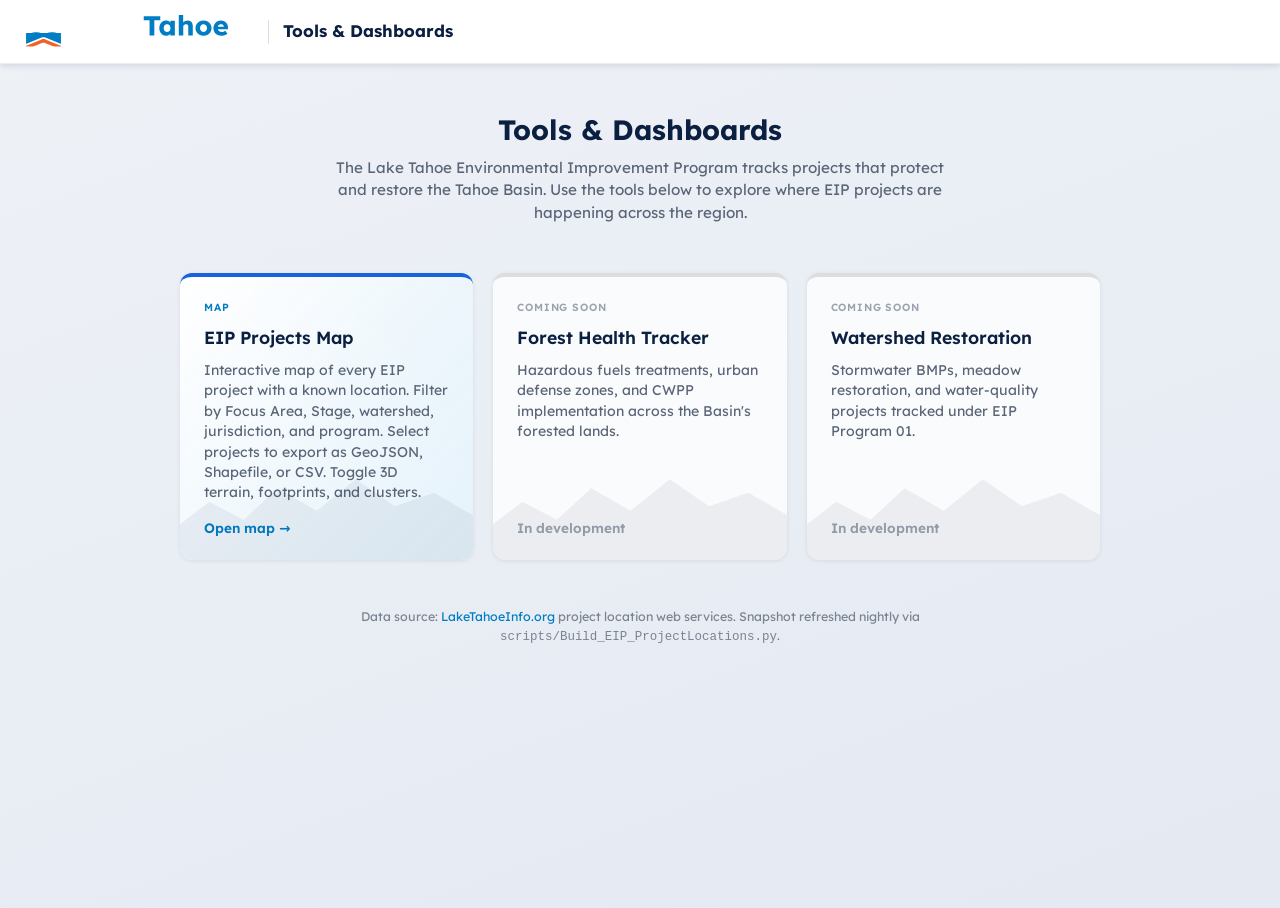
==== html/index.html @ a6c7e723 "feat(ui): horizontal EIP logo on white nav bar; Map Options as direct toggle actions Header - Replac" ====
<!DOCTYPE html>
<html lang="en">
<head>
  <meta charset="UTF-8" />
  <meta name="viewport" content="width=device-width, initial-scale=1.0" />
  <title>Lake Tahoe EIP — Tools &amp; Dashboards</title>
  <link rel="icon" type="image/png" href="assets/favicon.png" />
  <link rel="apple-touch-icon" href="assets/favicon.png" />

  <link href="https://fonts.googleapis.com/css2?family=Lexend+Deca:wght@300;400;500;600;700&display=swap" rel="stylesheet" />

  <style>
    :root {
      --eip-green:        #6EBE44;
      --eip-blue:         #007DC3;
      --eip-bright-blue:  #1863DC;     /* secondary action / hover (parent site CTA) */
      --eip-orange:       #F16022;
      --eip-navy:         #0B1F41;
      --eip-blue-light:   #E0F0FA;
      --eip-navy-light:   #E6E8EC;
      --eip-page-bg:      #F9F9F9;     /* parent-site neutral page background */
      --eip-body-text:    #212121;     /* softer-than-black body copy */
      --gray-border:      #DDDDDD;
      --white:            #FFFFFF;
    }

    *, *::before, *::after { box-sizing: border-box; margin: 0; padding: 0; }
    [hidden] { display: none !important; }

    html, body {
      min-height: 100%;
      font-family: 'Lexend Deca', system-ui, sans-serif;
      color: var(--eip-navy);
      background: linear-gradient(160deg, #eef2f7 0%, #e4e9f2 100%);
    }

    /* ── Header ── */
    #app-header {
      background: var(--white);
      color: var(--eip-navy);
      display: flex;
      align-items: center;
      gap: 0.85rem;
      padding: 0 1.5rem;
      height: 64px;
      box-shadow: 0 2px 6px rgba(11, 31, 65, 0.12);
      border-bottom: 1px solid rgba(11, 31, 65, 0.08);
    }

    .header-titles { display: flex; flex-direction: column; gap: 2px; }
    .header-titles h1 {
      font-size: 1.05rem;
      font-weight: 700;
      line-height: 1;
      color: var(--eip-navy);
    }
    .header-logo {
      height: 38px;
      width: auto;
      flex-shrink: 0;
      object-fit: contain;
    }
    .header-divider {
      width: 1px; height: 24px;
      background: rgba(11, 31, 65, 0.15);
      flex-shrink: 0;
    }

    /* ── Content ── */
    #content {
      min-height: calc(100vh - 56px);
      display: flex;
      flex-direction: column;
      align-items: center;
      padding: 3rem 1.5rem;
    }

    .intro {
      text-align: center;
      max-width: 640px;
      margin-bottom: 3rem;
    }

    .intro h2 {
      font-size: 1.75rem;
      font-weight: 700;
      color: var(--eip-navy);
      margin-bottom: 0.6rem;
    }

    .intro p {
      font-size: 0.95rem;
      color: #5a6577;
      font-weight: 400;
      line-height: 1.5;
    }

    /* ── Cards ── */
    .cards {
      display: grid;
      grid-template-columns: repeat(auto-fit, minmax(280px, 1fr));
      gap: 1.25rem;
      width: 100%;
      max-width: 920px;
    }

    .card {
      position: relative;
      background:
        linear-gradient(135deg, rgba(255,255,255,0.92) 0%, rgba(224,240,250,0.85) 100%),
        radial-gradient(ellipse at top right, rgba(0,125,195,0.18) 0%, transparent 60%);
      background-color: var(--white);
      border-radius: 12px;
      padding: 1.5rem;
      text-decoration: none;
      color: inherit;
      box-shadow: 0 1px 4px rgba(0,0,0,0.08);
      border-top: 4px solid var(--eip-bright-blue);   /* parent-site CTA accent */
      transition: transform 150ms ease-out, box-shadow 150ms ease-out, border-top-color 150ms ease-out;
      display: flex;
      flex-direction: column;
      gap: 0.75rem;
      overflow: hidden;
    }
    /* Subtle Tahoe-ridgeline silhouette as a watermark — pure SVG, no asset */
    .card::after {
      content: "";
      position: absolute;
      inset: auto 0 0 0;
      height: 38%;
      background-image: url("data:image/svg+xml;utf8,<svg xmlns='http://www.w3.org/2000/svg' viewBox='0 0 600 120' preserveAspectRatio='none'><path d='M0,120 L0,80 L60,55 L130,75 L200,40 L280,65 L360,30 L440,60 L520,45 L600,70 L600,120 Z' fill='%230B1F41' opacity='0.06'/></svg>");
      background-repeat: no-repeat;
      background-size: 100% 100%;
      pointer-events: none;
    }

    .card:hover {
      transform: translateY(-3px);
      box-shadow: 0 6px 18px rgba(24,99,220,0.15);
      border-top-color: var(--eip-orange);
    }

    .card.placeholder {
      border-top-color: var(--gray-border);
      background: #fafbfc;
      cursor: default;
    }
    .card.placeholder:hover {
      transform: none;
      box-shadow: 0 1px 4px rgba(0,0,0,0.08);
    }

    .card .badge {
      font-size: 0.65rem;
      font-weight: 600;
      letter-spacing: 0.08em;
      text-transform: uppercase;
      color: var(--eip-blue);
    }
    .card.placeholder .badge { color: #9aa3ad; }

    .card h3 {
      font-size: 1.1rem;
      font-weight: 600;
      color: var(--eip-navy);
    }

    .card p {
      font-size: 0.88rem;
      color: #5a6577;
      line-height: 1.45;
      flex: 1;
    }

    .card .arrow {
      font-size: 0.85rem;
      font-weight: 600;
      color: var(--eip-blue);
      margin-top: 0.25rem;
    }
    .card.placeholder .arrow { color: #9aa3ad; }

    /* ── Footer note ── */
    #footnote {
      margin-top: 3rem;
      font-size: 0.78rem;
      color: #7a8390;
      text-align: center;
      max-width: 720px;
      line-height: 1.5;
    }
    #footnote a { color: var(--eip-blue); text-decoration: none; }
    #footnote a:hover { text-decoration: underline; }
  </style>
</head>
<body>

  <header id="app-header">
    <img src="assets/eip-logo-horizontal.svg" alt="Lake Tahoe Environmental Improvement Program" class="header-logo" />
    <div class="header-divider"></div>
    <div class="header-titles">
      <h1>Tools &amp; Dashboards</h1>
    </div>
  </header>

  <main id="content">
    <div class="intro">
      <h2>Tools &amp; Dashboards</h2>
      <p>
        The Lake Tahoe Environmental Improvement Program tracks projects that
        protect and restore the Tahoe Basin. Use the tools below to explore
        where EIP projects are happening across the region.
      </p>
    </div>

    <div class="cards">
      <a class="card" href="projects-map.html">
        <span class="badge">Map</span>
        <h3>EIP Projects Map</h3>
        <p>
          Interactive map of every EIP project with a known location.
          Filter by Focus Area, Stage, watershed, jurisdiction, and program.
          Select projects to export as GeoJSON, Shapefile, or CSV.
          Toggle 3D terrain, footprints, and clusters.
        </p>
        <span class="arrow">Open map →</span>
      </a>

      <div class="card placeholder" aria-disabled="true">
        <span class="badge">Coming soon</span>
        <h3>Forest Health Tracker</h3>
        <p>
          Hazardous fuels treatments, urban defense zones, and CWPP
          implementation across the Basin's forested lands.
        </p>
        <span class="arrow">In development</span>
      </div>

      <div class="card placeholder" aria-disabled="true">
        <span class="badge">Coming soon</span>
        <h3>Watershed Restoration</h3>
        <p>
          Stormwater BMPs, meadow restoration, and water-quality projects
          tracked under EIP Program 01.
        </p>
        <span class="arrow">In development</span>
      </div>
    </div>

    <p id="footnote">
      Data source:
      <a href="https://www.laketahoeinfo.org" target="_blank" rel="noopener">
        LakeTahoeInfo.org
      </a>
      project location web services. Snapshot refreshed nightly via
      <code>scripts/Build_EIP_ProjectLocations.py</code>.
    </p>
  </main>

</body>
</html>
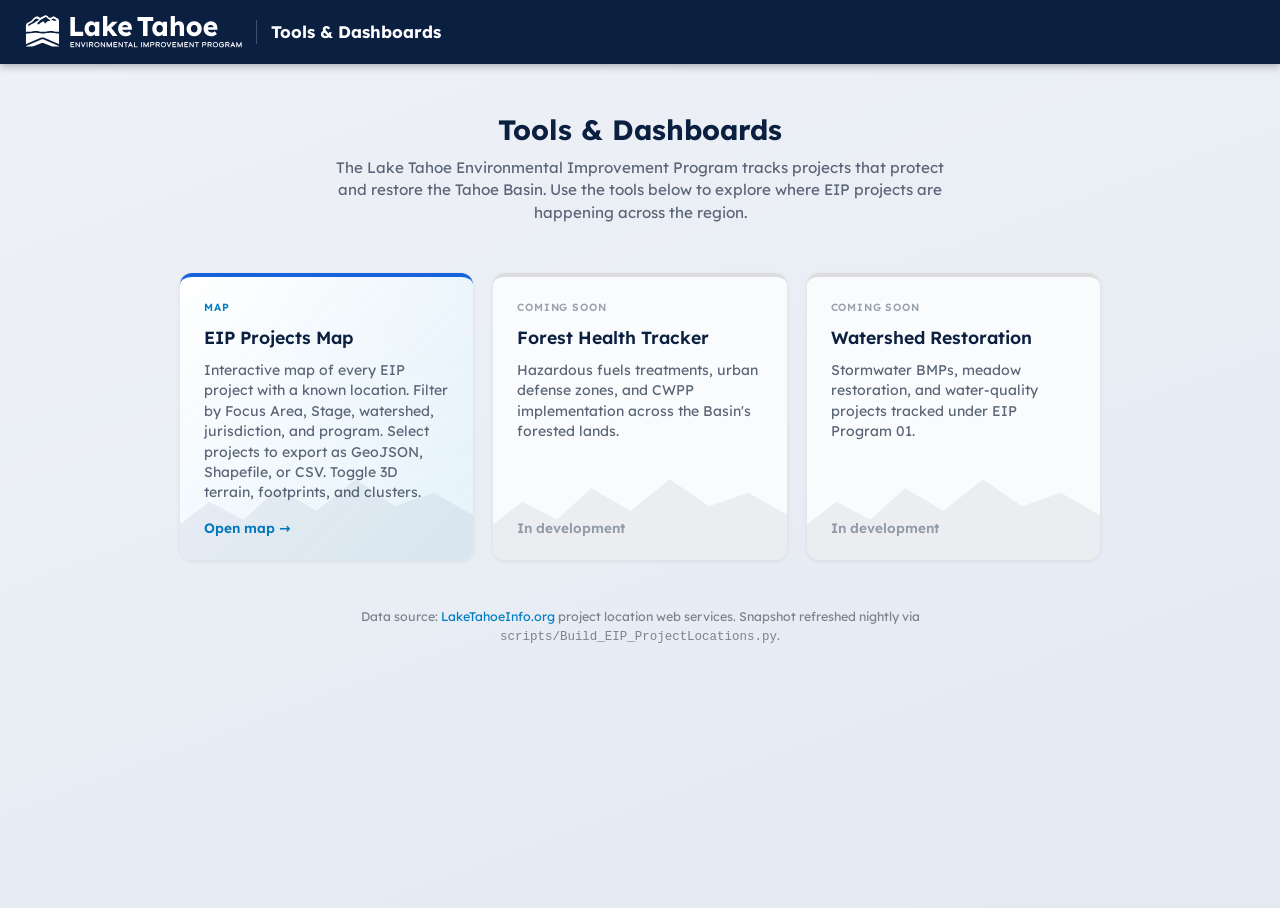
==== commit c0864775: "revert(ui): navy nav bar with white-silhouette logo White nav bar didn't work with the EIP horizonta" ====
--- a/html/index.html
+++ b/html/index.html
@@ -36,15 +36,14 @@
 
     /* ── Header ── */
     #app-header {
-      background: var(--white);
-      color: var(--eip-navy);
+      background: var(--eip-navy);
+      color: var(--white);
       display: flex;
       align-items: center;
       gap: 0.85rem;
       padding: 0 1.5rem;
       height: 64px;
-      box-shadow: 0 2px 6px rgba(11, 31, 65, 0.12);
-      border-bottom: 1px solid rgba(11, 31, 65, 0.08);
+      box-shadow: 0 2px 8px rgba(0,0,0,0.3);
     }
 
     .header-titles { display: flex; flex-direction: column; gap: 2px; }
@@ -52,17 +51,18 @@
       font-size: 1.05rem;
       font-weight: 700;
       line-height: 1;
-      color: var(--eip-navy);
+      color: var(--white);
     }
     .header-logo {
-      height: 38px;
+      height: 36px;
       width: auto;
       flex-shrink: 0;
       object-fit: contain;
+      filter: brightness(0) invert(1);   /* white silhouette on the navy bar */
     }
     .header-divider {
       width: 1px; height: 24px;
-      background: rgba(11, 31, 65, 0.15);
+      background: rgba(255,255,255,0.22);
       flex-shrink: 0;
     }
 
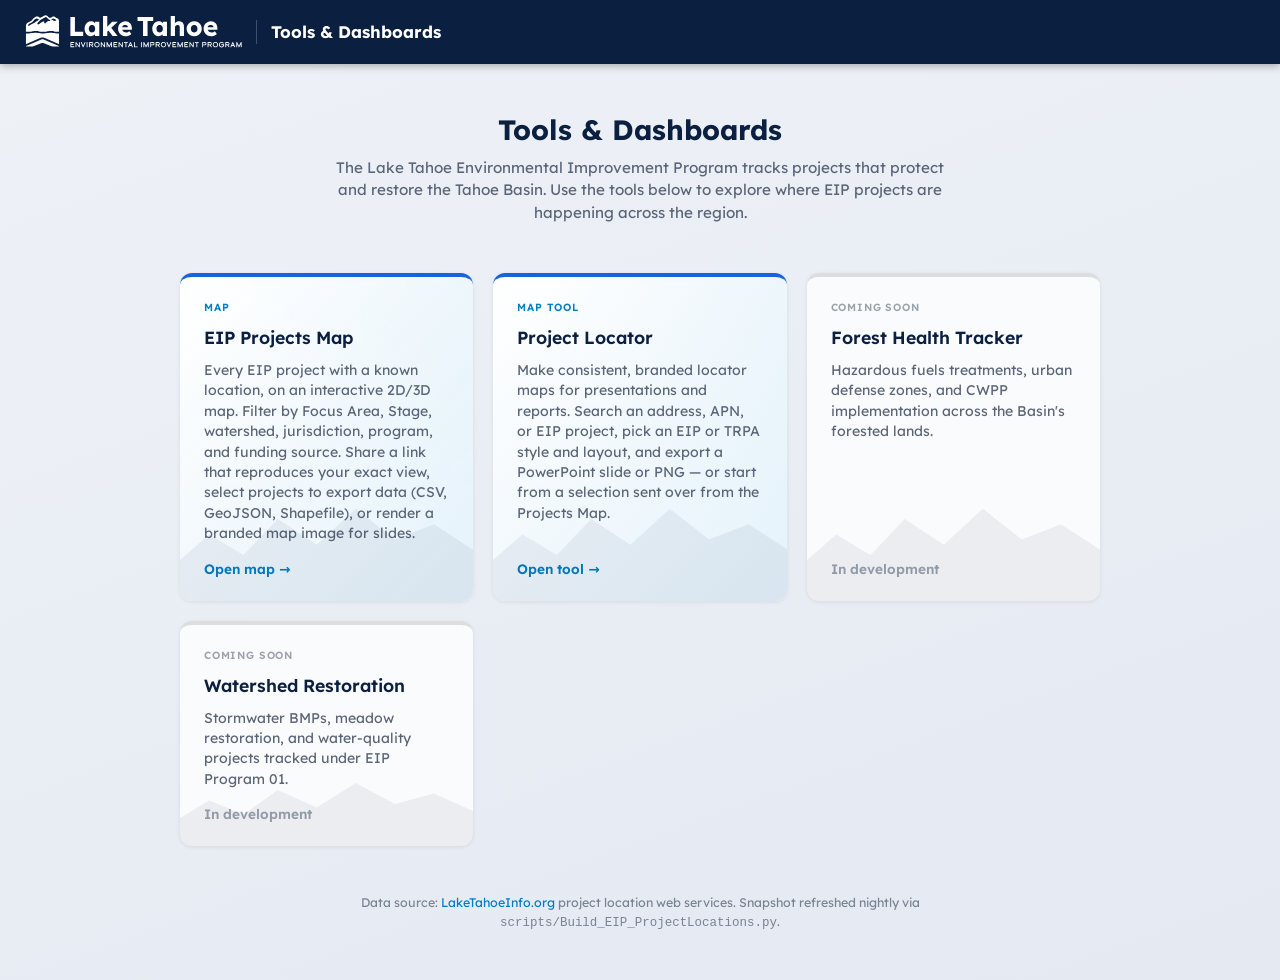
==== commit d8decb87: "feat: cross-link the tools trio + beta-feedback scaffolding Linking (one product, three pages): - lo" ====
--- a/html/index.html
+++ b/html/index.html
@@ -3,11 +3,12 @@
 <head>
   <meta charset="UTF-8" />
   <meta name="viewport" content="width=device-width, initial-scale=1.0" />
-  <title>Lake Tahoe EIP — Tools &amp; Dashboards</title>
+  <title>Tools &amp; Dashboards — Lake Tahoe EIP</title>
   <link rel="icon" type="image/png" href="assets/favicon.png" />
   <link rel="apple-touch-icon" href="assets/favicon.png" />
 
-  <link href="https://fonts.googleapis.com/css2?family=Lexend+Deca:wght@300;400;500;600;700&display=swap" rel="stylesheet" />
+  <!-- Self-hosted fonts (same files the map tools use) -->
+  <link href="assets/fonts/fonts.css" rel="stylesheet" />
 
   <style>
     :root {
@@ -218,12 +219,25 @@
         <span class="badge">Map</span>
         <h3>EIP Projects Map</h3>
         <p>
-          Interactive map of every EIP project with a known location.
-          Filter by Focus Area, Stage, watershed, jurisdiction, and program.
-          Select projects to export as GeoJSON, Shapefile, or CSV.
-          Toggle 3D terrain, footprints, and clusters.
+          Every EIP project with a known location, on an interactive 2D/3D
+          map. Filter by Focus Area, Stage, watershed, jurisdiction,
+          program, and funding source. Share a link that reproduces your
+          exact view, select projects to export data (CSV, GeoJSON,
+          Shapefile), or render a branded map image for slides.
         </p>
         <span class="arrow">Open map →</span>
+      </a>
+
+      <a class="card" href="locator.html">
+        <span class="badge">Map tool</span>
+        <h3>Project Locator</h3>
+        <p>
+          Make consistent, branded locator maps for presentations and
+          reports. Search an address, APN, or EIP project, pick an EIP or
+          TRPA style and layout, and export a PowerPoint slide or PNG —
+          or start from a selection sent over from the Projects Map.
+        </p>
+        <span class="arrow">Open tool →</span>
       </a>
 
       <div class="card placeholder" aria-disabled="true">
@@ -254,8 +268,23 @@
       </a>
       project location web services. Snapshot refreshed nightly via
       <code>scripts/Build_EIP_ProjectLocations.py</code>.
+      <span id="feedback-note" hidden>
+        These tools are in beta —
+        <a id="feedback-link" target="_blank" rel="noopener">tell us what's broken or missing</a>.
+      </span>
     </p>
   </main>
 
+  <script>
+    // Beta user-testing feedback (Survey123). Set to the published form URL
+    // with ?field:toolname=index to enable the footnote line; blank it out
+    // to retire the affordance after the test window.
+    const FEEDBACK_URL = "";
+    if (FEEDBACK_URL) {
+      document.getElementById("feedback-link").href = FEEDBACK_URL;
+      document.getElementById("feedback-note").hidden = false;
+    }
+  </script>
+
 </body>
 </html>
--- a/html/assets/fonts/fonts.css
+++ b/html/assets/fonts/fonts.css
@@ -0,0 +1,59 @@
+/* Self-hosted brand fonts (latin) — Lexend Deca (EIP), Open Sans (TRPA).
+   Downloaded from Google Fonts so exports render identically offline. */
+
+@font-face {
+  font-family: 'Lexend Deca';
+  font-style: normal;
+  font-weight: 400;
+  font-display: swap;
+  src: url('lexenddeca-400.woff2') format('woff2');
+  unicode-range: U+0000-00FF, U+0131, U+0152-0153, U+02BB-02BC, U+02C6, U+02DA, U+02DC, U+0304, U+0308, U+0329, U+2000-206F, U+20AC, U+2122, U+2191, U+2193, U+2212, U+2215, U+FEFF, U+FFFD;
+}
+@font-face {
+  font-family: 'Lexend Deca';
+  font-style: normal;
+  font-weight: 500;
+  font-display: swap;
+  src: url('lexenddeca-500.woff2') format('woff2');
+  unicode-range: U+0000-00FF, U+0131, U+0152-0153, U+02BB-02BC, U+02C6, U+02DA, U+02DC, U+0304, U+0308, U+0329, U+2000-206F, U+20AC, U+2122, U+2191, U+2193, U+2212, U+2215, U+FEFF, U+FFFD;
+}
+@font-face {
+  font-family: 'Lexend Deca';
+  font-style: normal;
+  font-weight: 600;
+  font-display: swap;
+  src: url('lexenddeca-600.woff2') format('woff2');
+  unicode-range: U+0000-00FF, U+0131, U+0152-0153, U+02BB-02BC, U+02C6, U+02DA, U+02DC, U+0304, U+0308, U+0329, U+2000-206F, U+20AC, U+2122, U+2191, U+2193, U+2212, U+2215, U+FEFF, U+FFFD;
+}
+@font-face {
+  font-family: 'Lexend Deca';
+  font-style: normal;
+  font-weight: 700;
+  font-display: swap;
+  src: url('lexenddeca-700.woff2') format('woff2');
+  unicode-range: U+0000-00FF, U+0131, U+0152-0153, U+02BB-02BC, U+02C6, U+02DA, U+02DC, U+0304, U+0308, U+0329, U+2000-206F, U+20AC, U+2122, U+2191, U+2193, U+2212, U+2215, U+FEFF, U+FFFD;
+}
+@font-face {
+  font-family: 'Open Sans';
+  font-style: normal;
+  font-weight: 400;
+  font-display: swap;
+  src: url('opensans-400.woff2') format('woff2');
+  unicode-range: U+0000-00FF, U+0131, U+0152-0153, U+02BB-02BC, U+02C6, U+02DA, U+02DC, U+0304, U+0308, U+0329, U+2000-206F, U+20AC, U+2122, U+2191, U+2193, U+2212, U+2215, U+FEFF, U+FFFD;
+}
+@font-face {
+  font-family: 'Open Sans';
+  font-style: normal;
+  font-weight: 600;
+  font-display: swap;
+  src: url('opensans-600.woff2') format('woff2');
+  unicode-range: U+0000-00FF, U+0131, U+0152-0153, U+02BB-02BC, U+02C6, U+02DA, U+02DC, U+0304, U+0308, U+0329, U+2000-206F, U+20AC, U+2122, U+2191, U+2193, U+2212, U+2215, U+FEFF, U+FFFD;
+}
+@font-face {
+  font-family: 'Open Sans';
+  font-style: normal;
+  font-weight: 700;
+  font-display: swap;
+  src: url('opensans-700.woff2') format('woff2');
+  unicode-range: U+0000-00FF, U+0131, U+0152-0153, U+02BB-02BC, U+02C6, U+02DA, U+02DC, U+0304, U+0308, U+0329, U+2000-206F, U+20AC, U+2122, U+2191, U+2193, U+2212, U+2215, U+FEFF, U+FFFD;
+}
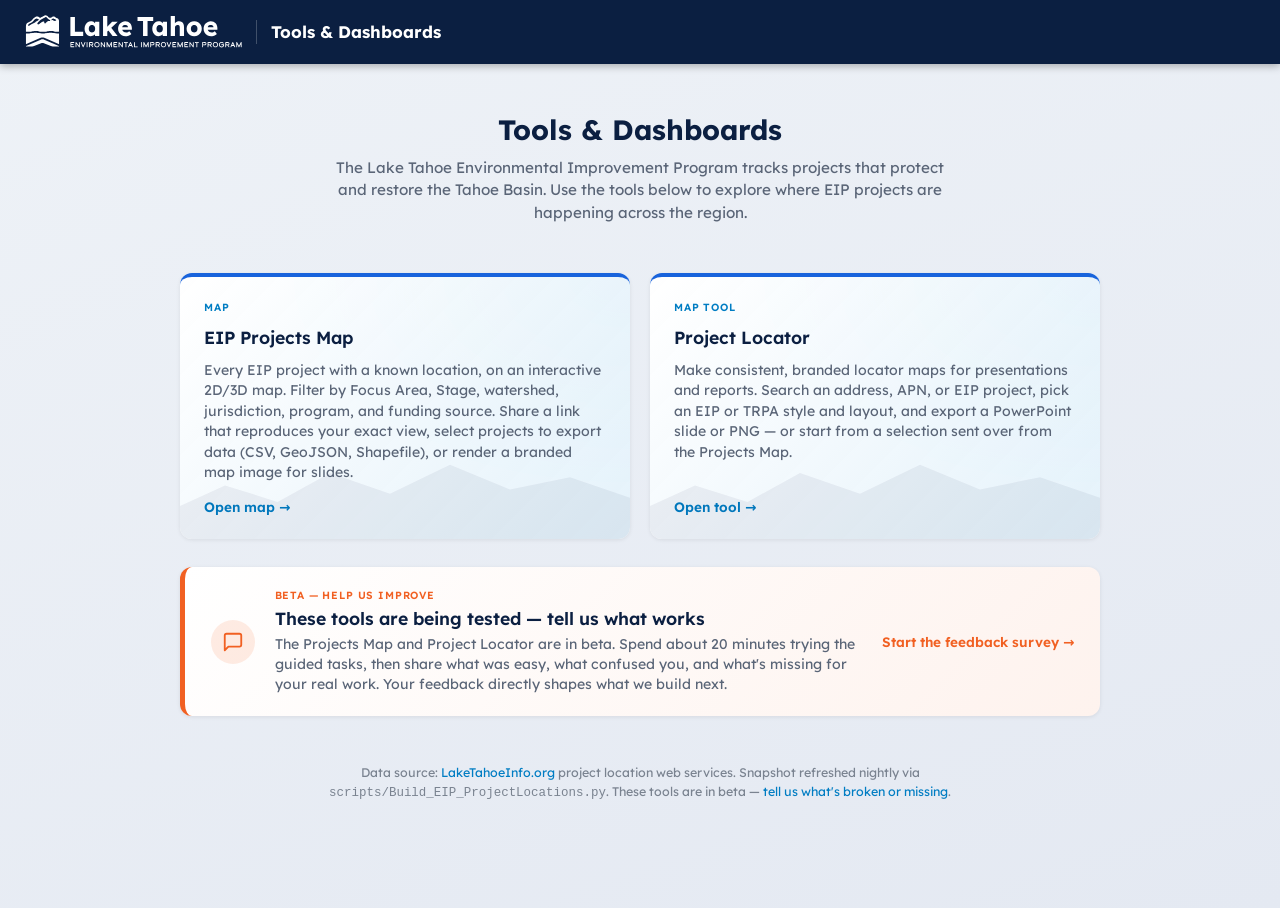
==== commit 38911b0b: "feat(tools): live beta-feedback survey + index testing card Wire FEEDBACK_URL in all three apps to t" ====
--- a/html/index.html
+++ b/html/index.html
@@ -141,16 +141,6 @@
       border-top-color: var(--eip-orange);
     }
 
-    .card.placeholder {
-      border-top-color: var(--gray-border);
-      background: #fafbfc;
-      cursor: default;
-    }
-    .card.placeholder:hover {
-      transform: none;
-      box-shadow: 0 1px 4px rgba(0,0,0,0.08);
-    }
-
     .card .badge {
       font-size: 0.65rem;
       font-weight: 600;
@@ -158,7 +148,6 @@
       text-transform: uppercase;
       color: var(--eip-blue);
     }
-    .card.placeholder .badge { color: #9aa3ad; }
 
     .card h3 {
       font-size: 1.1rem;
@@ -179,7 +168,54 @@
       color: var(--eip-blue);
       margin-top: 0.25rem;
     }
-    .card.placeholder .arrow { color: #9aa3ad; }
+
+    /* ── Beta / user-testing call-to-action ── */
+    .beta-card {
+      width: 100%;
+      max-width: 920px;
+      margin-top: 1.75rem;
+      display: flex;
+      align-items: center;
+      gap: 1.25rem;
+      background:
+        linear-gradient(135deg, rgba(255,255,255,0.95) 0%, rgba(241,96,34,0.08) 100%);
+      background-color: var(--white);
+      border-radius: 12px;
+      border-left: 5px solid var(--eip-orange);
+      box-shadow: 0 1px 4px rgba(0,0,0,0.08);
+      padding: 1.35rem 1.6rem;
+      text-decoration: none;
+      color: inherit;
+      transition: transform 150ms ease-out, box-shadow 150ms ease-out;
+    }
+    .beta-card:hover {
+      transform: translateY(-2px);
+      box-shadow: 0 6px 18px rgba(241,96,34,0.18);
+    }
+    .beta-card .beta-icon {
+      flex-shrink: 0;
+      width: 44px; height: 44px;
+      display: grid; place-items: center;
+      border-radius: 50%;
+      background: rgba(241,96,34,0.12);
+      color: var(--eip-orange);
+    }
+    .beta-card .beta-body { flex: 1; display: flex; flex-direction: column; gap: 0.3rem; }
+    .beta-card .badge {
+      font-size: 0.65rem; font-weight: 600; letter-spacing: 0.08em;
+      text-transform: uppercase; color: var(--eip-orange);
+    }
+    .beta-card h3 { font-size: 1.1rem; font-weight: 600; color: var(--eip-navy); }
+    .beta-card p { font-size: 0.88rem; color: #5a6577; line-height: 1.45; }
+    .beta-card .arrow {
+      flex-shrink: 0; align-self: center;
+      font-size: 0.85rem; font-weight: 600; color: var(--eip-orange);
+      white-space: nowrap;
+    }
+    @media (max-width: 560px) {
+      .beta-card { flex-direction: column; align-items: flex-start; }
+      .beta-card .arrow { align-self: flex-start; }
+    }
 
     /* ── Footer note ── */
     #footnote {
@@ -239,27 +275,27 @@
         </p>
         <span class="arrow">Open tool →</span>
       </a>
-
-      <div class="card placeholder" aria-disabled="true">
-        <span class="badge">Coming soon</span>
-        <h3>Forest Health Tracker</h3>
+    </div>
+
+    <a class="beta-card" id="beta-card" target="_blank" rel="noopener" hidden>
+      <span class="beta-icon" aria-hidden="true">
+        <svg width="22" height="22" viewBox="0 0 24 24" fill="none" stroke="currentColor"
+             stroke-width="2" stroke-linecap="round" stroke-linejoin="round">
+          <path d="M21 15a2 2 0 0 1-2 2H7l-4 4V5a2 2 0 0 1 2-2h14a2 2 0 0 1 2 2z" />
+        </svg>
+      </span>
+      <div class="beta-body">
+        <span class="badge">Beta — help us improve</span>
+        <h3>These tools are being tested — tell us what works</h3>
         <p>
-          Hazardous fuels treatments, urban defense zones, and CWPP
-          implementation across the Basin's forested lands.
+          The Projects Map and Project Locator are in beta. Spend about
+          20 minutes trying the guided tasks, then share what was easy, what
+          confused you, and what's missing for your real work. Your feedback
+          directly shapes what we build next.
         </p>
-        <span class="arrow">In development</span>
       </div>
-
-      <div class="card placeholder" aria-disabled="true">
-        <span class="badge">Coming soon</span>
-        <h3>Watershed Restoration</h3>
-        <p>
-          Stormwater BMPs, meadow restoration, and water-quality projects
-          tracked under EIP Program 01.
-        </p>
-        <span class="arrow">In development</span>
-      </div>
-    </div>
+      <span class="arrow">Start the feedback survey →</span>
+    </a>
 
     <p id="footnote">
       Data source:
@@ -279,10 +315,13 @@
     // Beta user-testing feedback (Survey123). Set to the published form URL
     // with ?field:toolname=index to enable the footnote line; blank it out
     // to retire the affordance after the test window.
-    const FEEDBACK_URL = "";
+    const FEEDBACK_URL = "https://survey123.arcgis.com/share/ebfe68b1ed224a43bfdadd09559e8116?field:toolname=index";
     if (FEEDBACK_URL) {
       document.getElementById("feedback-link").href = FEEDBACK_URL;
       document.getElementById("feedback-note").hidden = false;
+      const betaCard = document.getElementById("beta-card");
+      betaCard.href = FEEDBACK_URL;
+      betaCard.hidden = false;
     }
   </script>
 
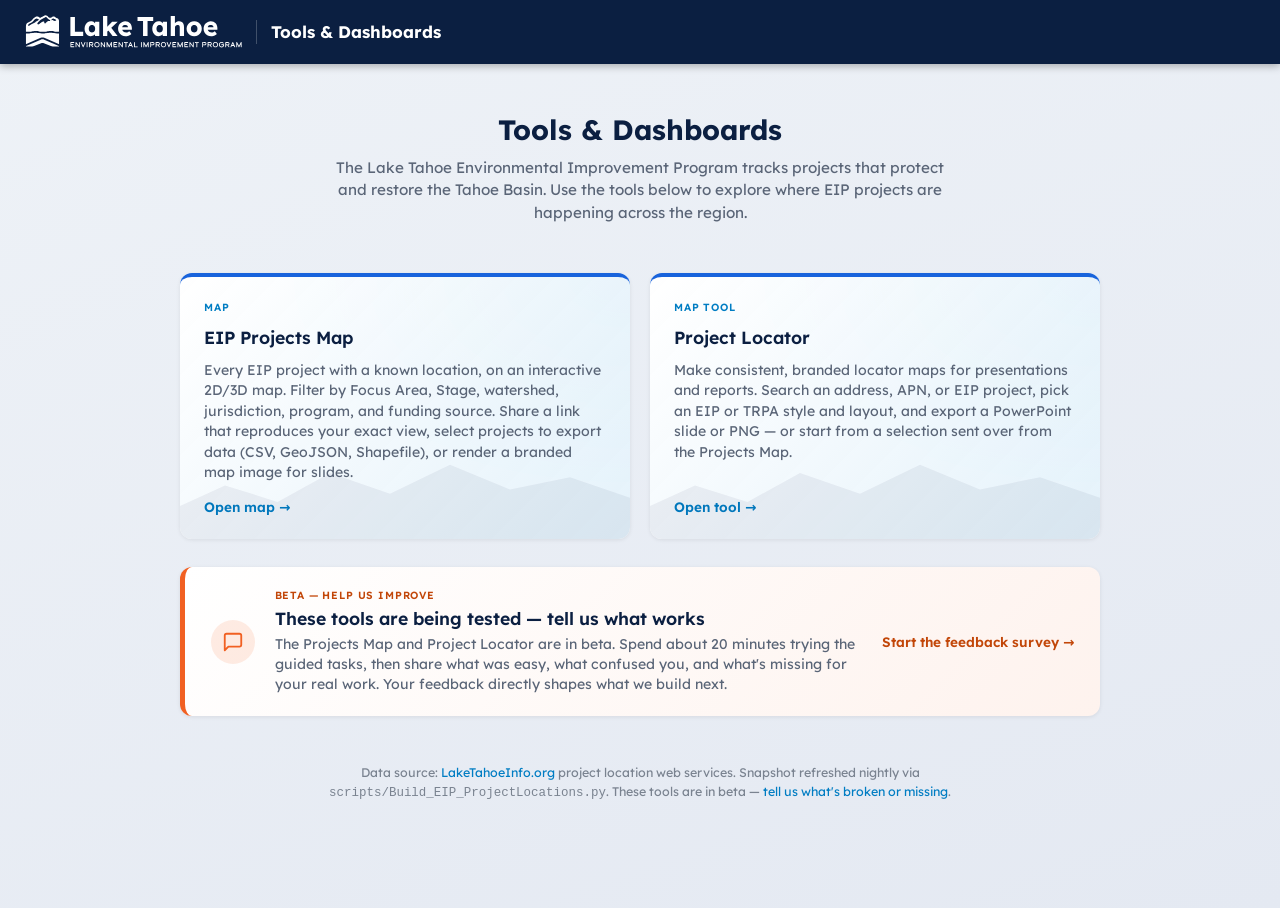
==== commit 733697b2: "fix(a11y): darken beta-feedback text for AA contrast; per-page dismiss QA follow-ups. Orange text on" ====
--- a/html/index.html
+++ b/html/index.html
@@ -16,6 +16,7 @@
       --eip-blue:         #007DC3;
       --eip-bright-blue:  #1863DC;     /* secondary action / hover (parent site CTA) */
       --eip-orange:       #F16022;
+      --eip-orange-text:  #C24608;     /* darkened orange for text on white — meets WCAG AA 4.5:1 */
       --eip-navy:         #0B1F41;
       --eip-blue-light:   #E0F0FA;
       --eip-navy-light:   #E6E8EC;
@@ -203,13 +204,13 @@
     .beta-card .beta-body { flex: 1; display: flex; flex-direction: column; gap: 0.3rem; }
     .beta-card .badge {
       font-size: 0.65rem; font-weight: 600; letter-spacing: 0.08em;
-      text-transform: uppercase; color: var(--eip-orange);
+      text-transform: uppercase; color: var(--eip-orange-text);
     }
     .beta-card h3 { font-size: 1.1rem; font-weight: 600; color: var(--eip-navy); }
     .beta-card p { font-size: 0.88rem; color: #5a6577; line-height: 1.45; }
     .beta-card .arrow {
       flex-shrink: 0; align-self: center;
-      font-size: 0.85rem; font-weight: 600; color: var(--eip-orange);
+      font-size: 0.85rem; font-weight: 600; color: var(--eip-orange-text);
       white-space: nowrap;
     }
     @media (max-width: 560px) {
